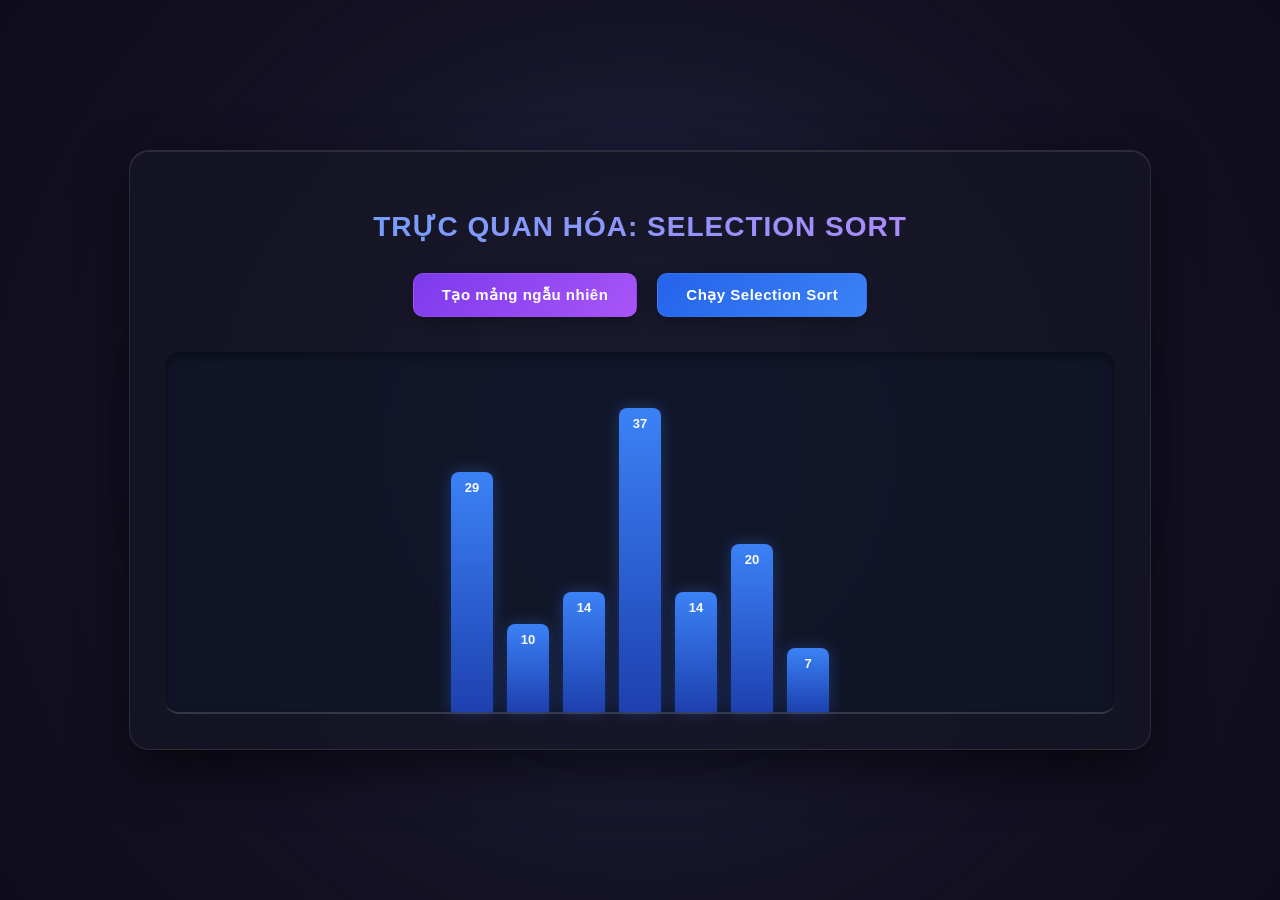
==== FrontEnd/index.html @ 1dfe6609 "Complete two algorithms Selection,Radix MSD,UI,test" ====
<!DOCTYPE html>
<html lang="vi">
<head>
    <meta charset="UTF-8">
    <meta name="viewport" content="width=device-width, initial-scale=1.0">
    <title>Visual Sorting - Selection Sort</title>
    <!-- Liên kết file CSS -->
    <link rel="stylesheet" href="css/style.css">
</head>
<body>

    <div class="selection-sort-container">
        <h2>Trực quan hóa: Selection Sort</h2>
        
        <!-- Khu vực điều khiển -->
        <div class="control-panel">
            <button id="btn-generate">Tạo mảng ngẫu nhiên</button>
            <button id="btn-selection-sort">Chạy Selection Sort</button>
        </div>

        <!-- Khu vực vẽ các cột (bars) để hiển thị mảng -->
        <div id="array-container" class="array-container"></div>
    </div>

    <!-- Liên kết file JavaScript -->
    <script src="js/app.js"></script>
</body>
</html>
---- FrontEnd/css/style.css ----
/* 1. Tổng thể: Phong cách Dark Theme chuyên nghiệp & công nghệ cao */
body {
    margin: 0;
    padding: 0;
    background: radial-gradient(circle at center, #1b1b2f 0%, #0f0c1b 100%);
    font-family: 'Segoe UI', Roboto, Helvetica, Arial, sans-serif;
    color: #e2e8f0;
    display: flex;
    justify-content: center;
    align-items: center;
    height: 100vh;
    overflow: hidden;
}

/* Thêm hiệu ứng ánh sáng nền mờ ảo phía sau */
body::before {
    content: '';
    position: absolute;
    width: 600px;
    height: 600px;
    background: rgba(99, 102, 241, 0.15);
    filter: blur(120px);
    border-radius: 50%;
    z-index: -1;
}

/* 2. Khung Card chính: Hiệu ứng kính mờ (Glassmorphism) cực sâu */
.selection-sort-container {
    width: 950px;
    padding: 35px;
    background: rgba(22, 22, 37, 0.75);
    backdrop-filter: blur(20px);
    -webkit-backdrop-filter: blur(20px);
    border: 1px solid rgba(255, 255, 255, 0.1);
    border-radius: 20px;
    box-shadow: 0 20px 50px rgba(0, 0, 0, 0.6), inset 0 1px 0 rgba(255, 255, 255, 0.1);
    text-align: center;
}

/* 3. Tiêu đề mang phong cách hiện đại */
.selection-sort-container h2 {
    margin-bottom: 30px;
    color: #f8fafc;
    font-size: 28px;
    font-weight: 700;
    letter-spacing: 1px;
    text-transform: uppercase;
    background: linear-gradient(135deg, #60a5fa, #c084fc);
    -webkit-background-clip: text;
    -webkit-text-fill-color: transparent;
}

/* 4. Khu vực bảng điều khiển nút bấm */
.control-panel {
    margin-bottom: 35px;
    display: flex;
    justify-content: center;
    gap: 20px;
}

.control-panel button {
    padding: 12px 28px;
    font-size: 15px;
    font-weight: 600;
    cursor: pointer;
    border: none;
    border-radius: 10px;
    color: white;
    transition: all 0.3s cubic-bezier(0.4, 0, 0.2, 1);
    box-shadow: 0 4px 15px rgba(0,0,0,0.3);
    letter-spacing: 0.5px;
}

/* Nút tạo mảng ngẫu nhiên (Tông màu Tím Neon) */
#btn-generate {
    background: linear-gradient(135deg, #7c3aed, #a855f7);
    border: 1px solid rgba(168, 85, 247, 0.4);
}

#btn-generate:hover {
    background: linear-gradient(135deg, #6d28d9, #9333ea);
    transform: translateY(-3px);
    box-shadow: 0 8px 25px rgba(168, 85, 247, 0.5);
}

/* Nút chạy thuật toán (Tông màu Xanh Dương Neon) */
#btn-selection-sort {
    background: linear-gradient(135deg, #2563eb, #3b82f6);
    border: 1px solid rgba(59, 130, 246, 0.4);
}

#btn-selection-sort:hover {
    background: linear-gradient(135deg, #1d4ed8, #2563eb);
    transform: translateY(-3px);
    box-shadow: 0 8px 25px rgba(59, 130, 246, 0.5);
}

/* 5. Khung hiển thị các cột mảng (Visual Box) */
.array-container {
    display: flex;
    align-items: flex-end;
    justify-content: center;
    height: 340px;
    gap: 14px;
    margin-top: 20px;
    border-bottom: 2px solid rgba(255, 255, 255, 0.15);
    padding: 20px 10px 0 10px;
    background: rgba(15, 23, 42, 0.6);
    border-radius: 14px;
    box-shadow: inset 0 4px 10px rgba(0,0,0,0.4);
}

/* 6. Từng cột dữ liệu (Bars) */
.array-bar {
    width: 42px;
    background: linear-gradient(to top, #1e40af, #3b82f6);
    text-align: center;
    color: #f8fafc;
    font-size: 13px;
    font-weight: 600;
    border-top-left-radius: 8px;
    border-top-right-radius: 8px;
    transition: height 0.25s ease, background 0.25s ease, transform 0.2s ease;
    box-shadow: 0 0 15px rgba(59, 130, 246, 0.3);
    display: flex;
    justify-content: center;
    padding-top: 8px;
}

/* Trạng thái đang so sánh: Màu đỏ hồng rực rỡ kèm hiệu ứng phát sáng (Glow) */
.array-bar.comparing {
    background: linear-gradient(to top, #9f1239, #f43f5e) !important;
    box-shadow: 0 0 20px rgba(244, 63, 94, 0.8) !important;
    transform: scaleY(1.04);
}

/* Trạng thái hoàn thành: Màu xanh ngọc lục bảo sang trọng */
.array-bar.sorted {
    background: linear-gradient(to top, #065f46, #10b981) !important;
    box-shadow: 0 0 20px rgba(16, 185, 129, 0.8) !important;
}


/* Giao diện khu vực chứa các bucket */
.bucket-section {
    margin-top: 25px;
    padding: 20px;
    background: rgba(15, 23, 42, 0.7);
    border-radius: 14px;
    border: 1px solid rgba(255, 255, 255, 0.1);
    backdrop-filter: blur(10px);
}

.bucket-section h3 {
    font-size: 16px;
    color: #38bdf8;
    margin-bottom: 15px;
    text-transform: uppercase;
    letter-spacing: 0.5px;
    text-align: center;
}

/* Lưới hiển thị 10 bucket chia thành 5 cột, 2 hàng */
.buckets-grid {
    display: grid;
    grid-template-columns: repeat(5, 1fr);
    gap: 12px;
}

/* Từng ô bucket độc lập */
.bucket-box {
    background: rgba(30, 41, 59, 0.8);
    border: 1px solid rgba(56, 189, 248, 0.3);
    border-radius: 10px;
    padding: 10px;
    min-height: 70px;
    text-align: center;
}

.bucket-box span {
    font-size: 12px;
    font-weight: bold;
    color: #94a3b8;
    display: block;
    margin-bottom: 6px;
}

/* Các viên thuốc nhỏ chứa giá trị số rơi vào bucket */
.bucket-items {
    display: flex;
    flex-wrap: wrap;
    gap: 4px;
    justify-content: center;
}

.bucket-item-pill {
    background: linear-gradient(135deg, #2563eb, #3b82f6);
    color: white;
    font-size: 11px;
    font-weight: bold;
    padding: 2px 6px;
    border-radius: 4px;
    box-shadow: 0 2px 4px rgba(0,0,0,0.2);
}
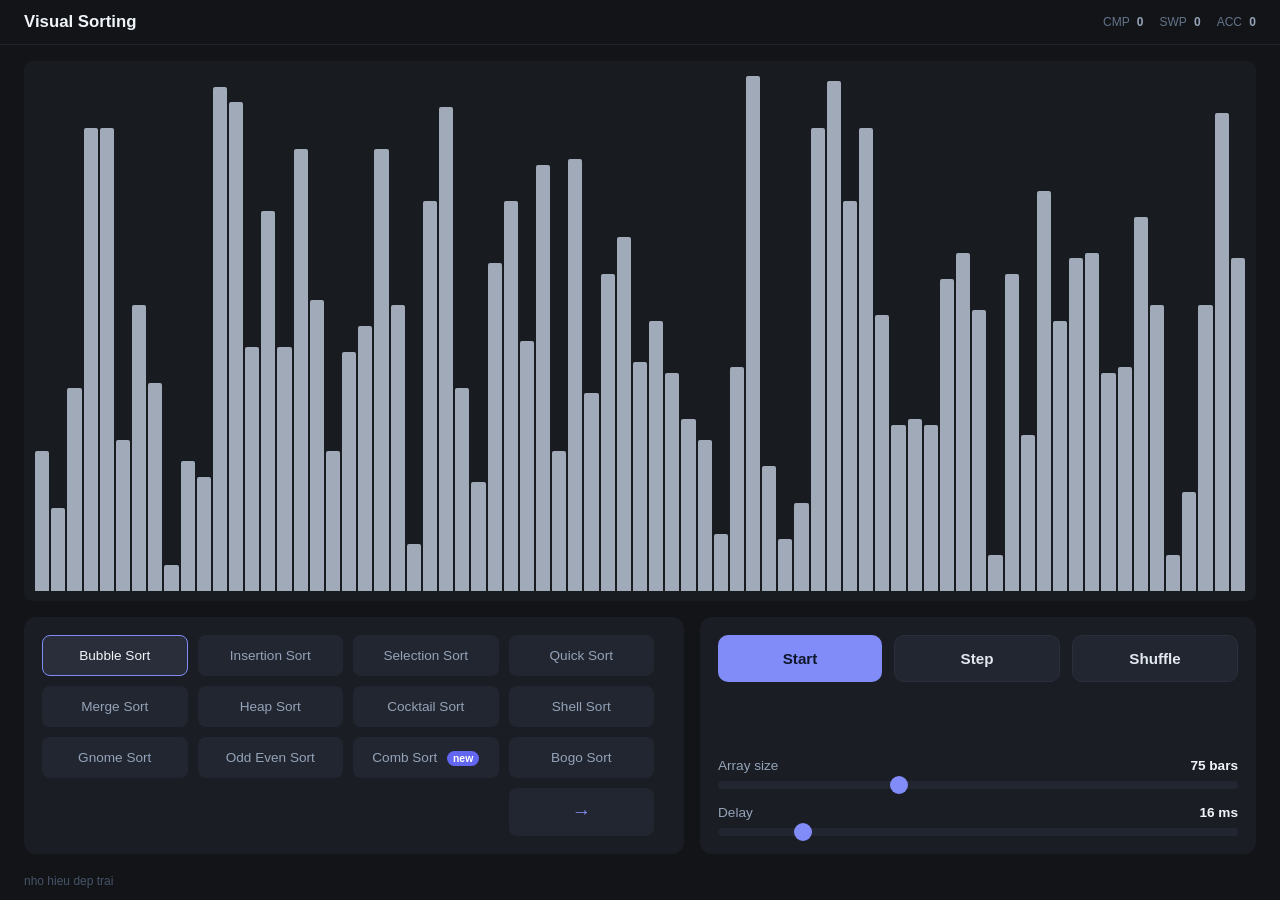
==== commit a4bba63c: "UI va test chay thuat, hoan thanh thuat toan radix" ====
--- a/FrontEnd/index.html
+++ b/FrontEnd/index.html
@@ -1,28 +1,78 @@
 <!DOCTYPE html>
-<html lang="vi">
+<html lang="en">
 <head>
     <meta charset="UTF-8">
     <meta name="viewport" content="width=device-width, initial-scale=1.0">
-    <title>Visual Sorting - Selection Sort</title>
-    <!-- Liên kết file CSS -->
+    <title>Visual Sorting</title>
+    
     <link rel="stylesheet" href="css/style.css">
+    <link rel="stylesheet" href="css/animations.css">
 </head>
 <body>
+    <!-- Header -->
+    <header>
+        <div class="header-title">
+            <h2>Visual Sorting</h2>
+        </div>
+        <div class="header-stats">
+            <div class="stat">CMP <strong>0</strong></div>
+            <div class="stat">SWP <strong>0</strong></div>
+            <div class="stat">ACC <strong>0</strong></div>
+        </div>
+    </header>
 
-    <div class="selection-sort-container">
-        <h2>Trực quan hóa: Selection Sort</h2>
-        
-        <!-- Khu vực điều khiển -->
-        <div class="control-panel">
-            <button id="btn-generate">Tạo mảng ngẫu nhiên</button>
-            <button id="btn-selection-sort">Chạy Selection Sort</button>
+    <!-- Khung hiển thị cột -->
+    <main class="visualization-board">
+        <div id="board" class="board"></div>
+    </main>
+
+    <!-- Bảng điều khiển phía dưới -->
+    <section class="control-panel">
+        <!-- Cột trái: Chọn thuật toán (Có hiệu ứng trượt) -->
+        <div class="panel-box left-panel">
+            <div class="algo-slider-container">
+                <div class="algo-slider-track" id="algo-track">
+                    <div class="algo-grid" id="page-0"></div>
+                    <div class="algo-grid" id="page-1"></div>
+                </div>
+            </div>
         </div>
 
-        <!-- Khu vực vẽ các cột (bars) để hiển thị mảng -->
-        <div id="array-container" class="array-container"></div>
-    </div>
+        <!-- Cột phải: Các nút bấm và thanh trượt -->
+        <div class="panel-box right-panel">
+            <div class="controls-top">
+                <div class="buttons">
+                    <button class="btn-start" id="btn-start">Start</button>
+                    <button class="btn-action" id="btn-step">Step</button>
+                    <button class="btn-action" id="btn-shuffle">Shuffle</button>
+                </div>
+            </div>
+            <div class="sliders">
+                <div class="slider-group">
+                    <div class="slider-header">
+                        <label>Array size</label>
+                        <span id="size-value">75 bars</span>
+                    </div>
+                    <input type="range" id="size-slider" min="10" max="200" value="75">
+                </div>
+                <div class="slider-group">
+                    <div class="slider-header">
+                        <label>Delay</label>
+                        <span id="delay-value">16 ms</span>
+                    </div>
+                    <input type="range" id="delay-slider" min="1" max="100" value="16">
+                </div>
+            </div>
+        </div>
+    </section>
 
-    <!-- Liên kết file JavaScript -->
+    <!-- Footer -->
+    <footer>
+        <p>nho hieu dep trai </p>
+    </footer>
+
+    <script src="js/visualizer.js"></script>
+    <script src="js/api.js"></script>
     <script src="js/app.js"></script>
 </body>
 </html>
--- a/FrontEnd/css/style.css
+++ b/FrontEnd/css/style.css
@@ -1,204 +1,287 @@
-/* 1. Tổng thể: Phong cách Dark Theme chuyên nghiệp & công nghệ cao */
-body {
+* {
+    box-sizing: border-box;
     margin: 0;
     padding: 0;
-    background: radial-gradient(circle at center, #1b1b2f 0%, #0f0c1b 100%);
-    font-family: 'Segoe UI', Roboto, Helvetica, Arial, sans-serif;
+    font-family: -apple-system, BlinkMacSystemFont, "Segoe UI", Roboto, Helvetica, Arial, sans-serif;
+}
+
+body {
+    display: flex;
+    flex-direction: column;
+    height: 100vh;
+    background-color: #121418;
     color: #e2e8f0;
-    display: flex;
-    justify-content: center;
+    overflow: hidden;
+}
+
+/* Header */
+header {
+    display: flex;
+    justify-content: space-between;
     align-items: center;
-    height: 100vh;
-    overflow: hidden;
-}
-
-/* Thêm hiệu ứng ánh sáng nền mờ ảo phía sau */
-body::before {
-    content: '';
-    position: absolute;
-    width: 600px;
-    height: 600px;
-    background: rgba(99, 102, 241, 0.15);
-    filter: blur(120px);
-    border-radius: 50%;
-    z-index: -1;
-}
-
-/* 2. Khung Card chính: Hiệu ứng kính mờ (Glassmorphism) cực sâu */
-.selection-sort-container {
-    width: 950px;
-    padding: 35px;
-    background: rgba(22, 22, 37, 0.75);
-    backdrop-filter: blur(20px);
-    -webkit-backdrop-filter: blur(20px);
-    border: 1px solid rgba(255, 255, 255, 0.1);
-    border-radius: 20px;
-    box-shadow: 0 20px 50px rgba(0, 0, 0, 0.6), inset 0 1px 0 rgba(255, 255, 255, 0.1);
-    text-align: center;
-}
-
-/* 3. Tiêu đề mang phong cách hiện đại */
-.selection-sort-container h2 {
-    margin-bottom: 30px;
-    color: #f8fafc;
-    font-size: 28px;
-    font-weight: 700;
-    letter-spacing: 1px;
-    text-transform: uppercase;
-    background: linear-gradient(135deg, #60a5fa, #c084fc);
-    -webkit-background-clip: text;
-    -webkit-text-fill-color: transparent;
-}
-
-/* 4. Khu vực bảng điều khiển nút bấm */
-.control-panel {
-    margin-bottom: 35px;
-    display: flex;
-    justify-content: center;
-    gap: 20px;
-}
-
-.control-panel button {
-    padding: 12px 28px;
-    font-size: 15px;
+    padding: 12px 24px;
+    background-color: #121418;
+    border-bottom: 1px solid #1e222d;
+}
+
+.header-title h2 {
+    font-size: 1.05rem;
     font-weight: 600;
-    cursor: pointer;
-    border: none;
-    border-radius: 10px;
-    color: white;
-    transition: all 0.3s cubic-bezier(0.4, 0, 0.2, 1);
-    box-shadow: 0 4px 15px rgba(0,0,0,0.3);
-    letter-spacing: 0.5px;
-}
-
-/* Nút tạo mảng ngẫu nhiên (Tông màu Tím Neon) */
-#btn-generate {
-    background: linear-gradient(135deg, #7c3aed, #a855f7);
-    border: 1px solid rgba(168, 85, 247, 0.4);
-}
-
-#btn-generate:hover {
-    background: linear-gradient(135deg, #6d28d9, #9333ea);
-    transform: translateY(-3px);
-    box-shadow: 0 8px 25px rgba(168, 85, 247, 0.5);
-}
-
-/* Nút chạy thuật toán (Tông màu Xanh Dương Neon) */
-#btn-selection-sort {
-    background: linear-gradient(135deg, #2563eb, #3b82f6);
-    border: 1px solid rgba(59, 130, 246, 0.4);
-}
-
-#btn-selection-sort:hover {
-    background: linear-gradient(135deg, #1d4ed8, #2563eb);
-    transform: translateY(-3px);
-    box-shadow: 0 8px 25px rgba(59, 130, 246, 0.5);
-}
-
-/* 5. Khung hiển thị các cột mảng (Visual Box) */
-.array-container {
+    color: #f1f5f9;
+}
+
+.header-title h2 span {
+    color: #64748b;
+    font-weight: 400;
+    font-size: 0.85rem;
+    margin-left: 6px;
+}
+
+.header-stats {
+    display: flex;
+    gap: 16px;
+    font-size: 0.75rem;
+    color: #64748b;
+}
+
+.stat strong {
+    color: #94a3b8;
+    margin-left: 4px;
+}
+
+/* Board hiển thị các cột */
+.visualization-board {
+    display: flex;
+    flex: 1;
+    padding: 16px 24px;
+    background-color: #121418;
+}
+
+.board {
+    width: 100%;
+    height: 100%;
     display: flex;
     align-items: flex-end;
     justify-content: center;
-    height: 340px;
-    gap: 14px;
-    margin-top: 20px;
-    border-bottom: 2px solid rgba(255, 255, 255, 0.15);
-    padding: 20px 10px 0 10px;
-    background: rgba(15, 23, 42, 0.6);
-    border-radius: 14px;
-    box-shadow: inset 0 4px 10px rgba(0,0,0,0.4);
-}
-
-/* 6. Từng cột dữ liệu (Bars) */
-.array-bar {
-    width: 42px;
-    background: linear-gradient(to top, #1e40af, #3b82f6);
+    background-color: #181b20;
+    border-radius: 8px;
+    padding: 10px;
+    overflow: hidden;
+}
+
+.bar {
+    flex: 1;
+    margin: 0 1px;
+    background-color: #a0aab8;
+    border-top-left-radius: 2px;
+    border-top-right-radius: 2px;
+    transition: height 0.05s ease, background-color 0.1s ease;
+}
+
+.bar.active {
+    background-color: #818cf8;
+}
+
+/* Panel điều khiển */
+.control-panel {
+    display: flex;
+    gap: 16px;
+    padding: 0 24px 12px 24px;
+    background-color: #121418;
+}
+
+.panel-box {
+    background-color: #1a1d24;
+    border-radius: 12px;
+    padding: 18px;
+}
+
+/* Lưới chọn thuật toán (Bên trái) */
+.left-panel {
+    flex: 1.2;
+    overflow: hidden;
+    position: relative;
+}
+
+.algo-slider-container {
+    width: 100%;
+    overflow: hidden;
+}
+
+.algo-slider-track {
+    display: flex;
+    width: 200%;
+    transition: transform 0.4s cubic-bezier(0.25, 1, 0.5, 1);
+}
+
+.algo-grid {
+    width: 50%;
+    display: grid;
+    grid-template-columns: repeat(4, 1fr);
+    gap: 10px;
+    padding-right: 12px;
+    align-content: start;
+}
+
+.algo-btn {
+    background-color: #222630;
+    color: #94a3b8;
+    border: 1px solid transparent;
+    padding: 12px;
+    border-radius: 8px;
+    font-size: 0.85rem;
+    cursor: pointer;
     text-align: center;
-    color: #f8fafc;
-    font-size: 13px;
+    transition: all 0.2s ease;
+    white-space: nowrap;
+    overflow: hidden;
+    text-overflow: ellipsis;
+}
+
+.algo-btn:hover {
+    background-color: #2a2f3d;
+    color: #f1f5f9;
+}
+
+.algo-btn.active {
+    background-color: #2a2d3a;
+    color: #f1f5f9;
+    border-color: #818cf8;
+}
+
+.algo-btn.nav-btn {
+    color: #818cf8;
+    font-size: 1.2rem;
+    font-weight: bold;
+    display: flex;
+    align-items: center;
+    justify-content: center;
+}
+
+.algo-btn.nav-btn:hover {
+    background-color: #2a2f3d;
+    color: #a5b4fc;
+}
+
+/* Badge "new" */
+.badge-new {
+    background-color: #6366f1;
+    color: #ffffff;
+    font-size: 0.65rem;
+    padding: 2px 6px;
+    border-radius: 10px;
+    margin-left: 6px;
     font-weight: 600;
-    border-top-left-radius: 8px;
-    border-top-right-radius: 8px;
-    transition: height 0.25s ease, background 0.25s ease, transform 0.2s ease;
-    box-shadow: 0 0 15px rgba(59, 130, 246, 0.3);
-    display: flex;
-    justify-content: center;
-    padding-top: 8px;
-}
-
-/* Trạng thái đang so sánh: Màu đỏ hồng rực rỡ kèm hiệu ứng phát sáng (Glow) */
-.array-bar.comparing {
-    background: linear-gradient(to top, #9f1239, #f43f5e) !important;
-    box-shadow: 0 0 20px rgba(244, 63, 94, 0.8) !important;
-    transform: scaleY(1.04);
-}
-
-/* Trạng thái hoàn thành: Màu xanh ngọc lục bảo sang trọng */
-.array-bar.sorted {
-    background: linear-gradient(to top, #065f46, #10b981) !important;
-    box-shadow: 0 0 20px rgba(16, 185, 129, 0.8) !important;
-}
-
-
-/* Giao diện khu vực chứa các bucket */
-.bucket-section {
-    margin-top: 25px;
-    padding: 20px;
-    background: rgba(15, 23, 42, 0.7);
-    border-radius: 14px;
-    border: 1px solid rgba(255, 255, 255, 0.1);
-    backdrop-filter: blur(10px);
-}
-
-.bucket-section h3 {
-    font-size: 16px;
-    color: #38bdf8;
-    margin-bottom: 15px;
-    text-transform: uppercase;
-    letter-spacing: 0.5px;
+}
+
+/* Panel điều khiển bên phải (Đã nâng cấp kích thước) */
+.right-panel {
+    flex: 1;
+    display: flex;
+    flex-direction: column;
+    justify-content: space-between;
+    gap: 20px;
+}
+
+.controls-top {
+    width: 100%;
+}
+
+/* Tự động kéo dãn 3 nút to ra full chiều rộng */
+.buttons {
+    display: flex;
+    gap: 12px;
+    width: 100%;
+}
+
+.btn-start, .btn-action {
+    flex: 1;
+    padding: 14px 20px;
+    font-size: 0.95rem;
+    font-weight: 700;
+    border-radius: 10px;
+    cursor: pointer;
+    transition: all 0.2s ease;
     text-align: center;
 }
 
-/* Lưới hiển thị 10 bucket chia thành 5 cột, 2 hàng */
-.buckets-grid {
-    display: grid;
-    grid-template-columns: repeat(5, 1fr);
-    gap: 12px;
-}
-
-/* Từng ô bucket độc lập */
-.bucket-box {
-    background: rgba(30, 41, 59, 0.8);
-    border: 1px solid rgba(56, 189, 248, 0.3);
-    border-radius: 10px;
-    padding: 10px;
-    min-height: 70px;
-    text-align: center;
-}
-
-.bucket-box span {
-    font-size: 12px;
-    font-weight: bold;
+.btn-start {
+    background-color: #818cf8;
+    color: #0f172a;
+    border: none;
+}
+
+.btn-start:hover {
+    background-color: #6366f1;
+    transform: translateY(-1px);
+}
+
+.btn-action {
+    background-color: #222630;
+    color: #e2e8f0;
+    border: 1px solid #2a2f3d;
+}
+
+.btn-action:hover {
+    background-color: #2a2f3d;
+    color: #ffffff;
+    transform: translateY(-1px);
+}
+
+/* Thanh kéo Sliders thoáng hơn */
+.sliders {
+    display: flex;
+    flex-direction: column;
+    gap: 16px;
+    width: 100%;
+}
+
+.slider-group {
+    display: flex;
+    flex-direction: column;
+    gap: 8px;
+}
+
+.slider-header {
+    display: flex;
+    justify-content: space-between;
+    font-size: 0.85rem;
     color: #94a3b8;
-    display: block;
-    margin-bottom: 6px;
-}
-
-/* Các viên thuốc nhỏ chứa giá trị số rơi vào bucket */
-.bucket-items {
-    display: flex;
-    flex-wrap: wrap;
-    gap: 4px;
-    justify-content: center;
-}
-
-.bucket-item-pill {
-    background: linear-gradient(135deg, #2563eb, #3b82f6);
-    color: white;
-    font-size: 11px;
-    font-weight: bold;
-    padding: 2px 6px;
+    font-weight: 500;
+}
+
+.slider-header span {
+    color: #f1f5f9;
+    font-weight: 600;
+}
+
+input[type="range"] {
+    -webkit-appearance: none;
+    width: 100%;
+    height: 8px;
+    background: #222630;
     border-radius: 4px;
-    box-shadow: 0 2px 4px rgba(0,0,0,0.2);
+    outline: none;
+}
+
+input[type="range"]::-webkit-slider-thumb {
+    -webkit-appearance: none;
+    width: 18px;
+    height: 18px;
+    border-radius: 50%;
+    background: #818cf8;
+    cursor: pointer;
+    transition: transform 0.15s ease, background-color 0.15s ease;
+}
+
+input[type="range"]::-webkit-slider-thumb:hover {
+    transform: scale(1.2);
+    background: #6366f1;
+}
+
+/* Footer */
+footer {
+    padding: 8px 24px 12px 24px;
+    font-size: 0.75rem;
+    color: #475569;
 }
--- a/FrontEnd/css/animations.css
+++ b/FrontEnd/css/animations.css
@@ -0,0 +1,48 @@
+/* --- TRẠNG THÁI VÀ MÀU SẮC PHẦN TỬ --- */
+
+/* Cột đang so sánh (Red Glow) */
+.bar.comparing {
+    background-color: #ef4444 !important;
+    box-shadow: 0 0 10px rgba(239, 68, 68, 0.6);
+    transition: background-color 0.05s ease, box-shadow 0.05s ease;
+}
+
+/* Cột đang hoán đổi giá trị (Orange Glow) */
+.bar.swapping {
+    background-color: #f59e0b !important;
+    box-shadow: 0 0 10px rgba(245, 158, 11, 0.6);
+    transition: background-color 0.05s ease, box-shadow 0.05s ease;
+}
+
+/* Cột chốt làm Pivot trong Quick Sort / Heap / Intro Sort (Purple) */
+.bar.pivot {
+    background-color: #a855f7 !important;
+    box-shadow: 0 0 10px rgba(168, 85, 247, 0.6);
+}
+
+/* Cột đã hoàn thành sắp xếp (Emerald Green) */
+.bar.sorted {
+    background-color: #10b981 !important;
+    box-shadow: 0 0 8px rgba(16, 185, 129, 0.4);
+    animation: sortedPulse 0.3s ease-in-out;
+}
+
+/* --- KEYFRAMES ANIMATIONS --- */
+
+/* Hiệu ứng nảy nhẹ khi hoàn thành từng cột */
+@keyframes sortedPulse {
+    0% {
+        transform: scaleY(1);
+    }
+    50% {
+        transform: scaleY(1.03);
+    }
+    100% {
+        transform: scaleY(1);
+    }
+}
+
+/* Hiệu ứng trượt đổi trang danh sách thuật toán */
+.algo-slider-track {
+    transition: transform 0.4s cubic-bezier(0.25, 1, 0.5, 1);
+}
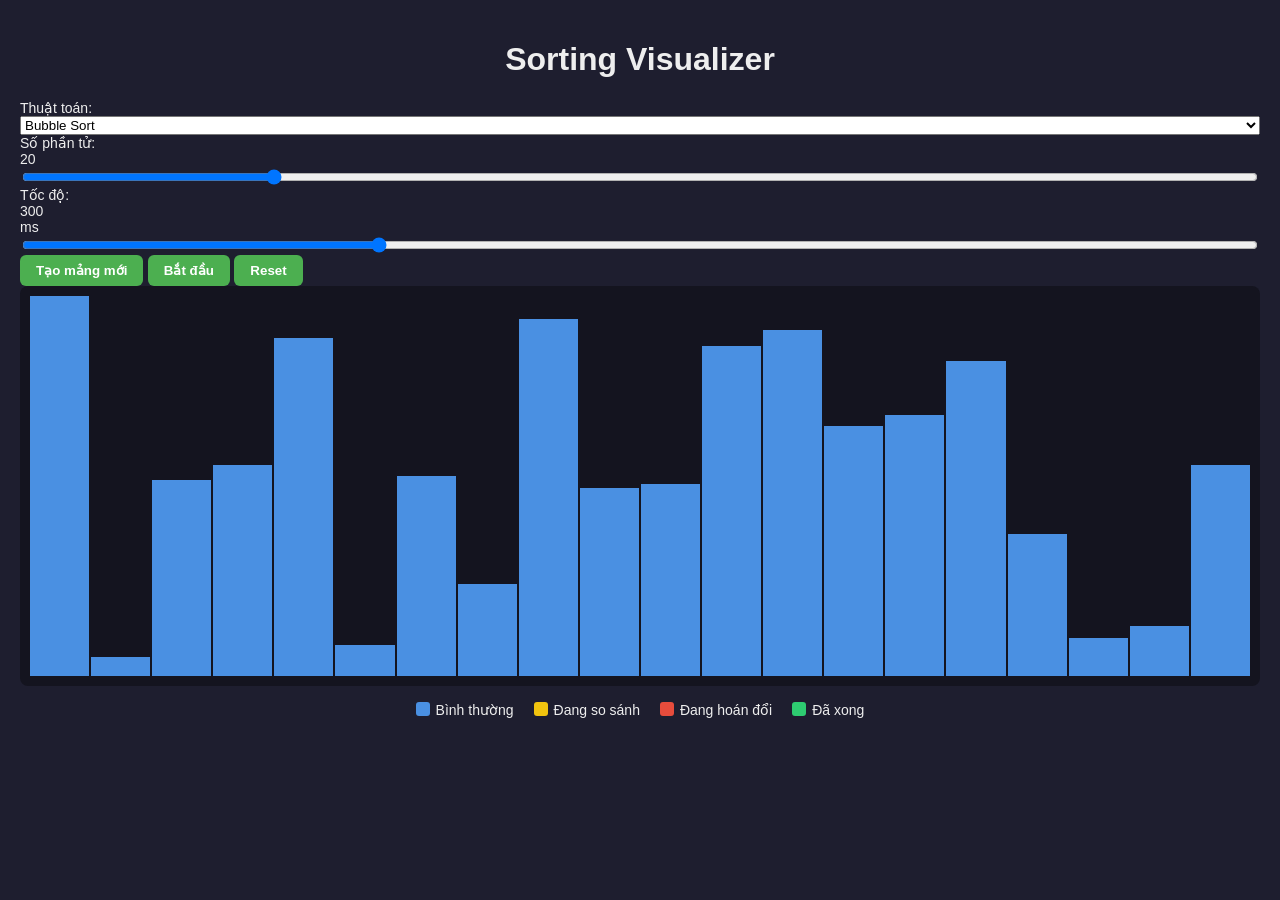
==== commit 404d2c73: "Add frontend core UI (control panel, generic visualizer/animator, api.js) tested with merge/heap sor" ====
--- a/FrontEnd/index.html
+++ b/FrontEnd/index.html
@@ -1,78 +1,64 @@
 <!DOCTYPE html>
-<html lang="en">
+<html lang = "vi">
 <head>
-    <meta charset="UTF-8">
-    <meta name="viewport" content="width=device-width, initial-scale=1.0">
-    <title>Visual Sorting</title>
-    
-    <link rel="stylesheet" href="css/style.css">
-    <link rel="stylesheet" href="css/animations.css">
+    <meta charset = "UTF-8">
+    <title> Sorting Visualizer</title>
+    <link rel = "stylesheet" href = "css/style.css">
+    <link rel = "stylesheet" href = "css/animations.css">
 </head>
+
 <body>
-    <!-- Header -->
     <header>
-        <div class="header-title">
-            <h2>Visual Sorting</h2>
-        </div>
-        <div class="header-stats">
-            <div class="stat">CMP <strong>0</strong></div>
-            <div class="stat">SWP <strong>0</strong></div>
-            <div class="stat">ACC <strong>0</strong></div>
-        </div>
+        <h1>Sorting Visualizer</h1>
     </header>
 
-    <!-- Khung hiển thị cột -->
-    <main class="visualization-board">
-        <div id="board" class="board"></div>
-    </main>
+    <section id = "control-panel">
+        <label>
+            Thuật toán:
+            <select id = "algorithm-select">
+                <option value = "bubble_sort">Bubble Sort</option>
+                <option value = "selection_sort">Selection Sort</option>
+                <option value = "insertion_sort">Insertion Sort</option>
+                <option value = "merge_sort">Merge Sort</option>
+                <option value = "quick_sort">Quick Sort</option>
+                <option value = "heap_sort">Heap Sort</option>
+                <option value = "radix_lsd_sort">Radix LSD Sort</option>
+                <option value = "radix_msd_sort">Radix MSD Sort</option>
+                <option value = "shell_sort">Shell Sort</option>
+                <option value = "bitonic_sort">Bitonic Sort</option>
+            </select>
+        </label>
 
-    <!-- Bảng điều khiển phía dưới -->
-    <section class="control-panel">
-        <!-- Cột trái: Chọn thuật toán (Có hiệu ứng trượt) -->
-        <div class="panel-box left-panel">
-            <div class="algo-slider-container">
-                <div class="algo-slider-track" id="algo-track">
-                    <div class="algo-grid" id="page-0"></div>
-                    <div class="algo-grid" id="page-1"></div>
-                </div>
-            </div>
-        </div>
+        <label>
+            Số phần tử: <span id = "size-value">20</span>
+            <input type = "range" id = "size-slider" min = "5" max ="80" value ="20">
+        </label>
 
-        <!-- Cột phải: Các nút bấm và thanh trượt -->
-        <div class="panel-box right-panel">
-            <div class="controls-top">
-                <div class="buttons">
-                    <button class="btn-start" id="btn-start">Start</button>
-                    <button class="btn-action" id="btn-step">Step</button>
-                    <button class="btn-action" id="btn-shuffle">Shuffle</button>
-                </div>
-            </div>
-            <div class="sliders">
-                <div class="slider-group">
-                    <div class="slider-header">
-                        <label>Array size</label>
-                        <span id="size-value">75 bars</span>
-                    </div>
-                    <input type="range" id="size-slider" min="10" max="200" value="75">
-                </div>
-                <div class="slider-group">
-                    <div class="slider-header">
-                        <label>Delay</label>
-                        <span id="delay-value">16 ms</span>
-                    </div>
-                    <input type="range" id="delay-slider" min="1" max="100" value="16">
-                </div>
-            </div>
-        </div>
+        <label>
+            Tốc độ: <span id = "speed-value">300</span>ms
+            <input type = "range" id = "speed-slider" min = "20" max = "1000" value = "300">
+
+        </label>
+
+        <button id = "generate-btn">Tạo mảng mới</button>
+        <button id = "start-btn">Bắt đầu</button>
+        <button id ="reset-btn">Reset</button>
     </section>
 
-    <!-- Footer -->
-    <footer>
-        <p>nho hieu dep trai </p>
-    </footer>
+    <section id ="visualization-board">
+        <div id = "bars-container"></div>
+    </section>
 
+    <section id = "legend">
+        <span class = "legend-item"><span class="box default"></span>Bình thường</span>
+        <span class = "legend-item"><span class="box compare"></span>Đang so sánh</span>
+        <span class = "legend-item"><span class="box swap"></span>Đang hoán đổi</span>
+        <span class = "legend-item"><span class="box sorted"></span>Đã xong</span>
+    </section>
+
+    <script src="js/api.js"></script>
     <script src="js/visualizer.js"></script>
-    <script src="js/api.js"></script>
+    <script src="js/animator.js"></script>
     <script src="js/app.js"></script>
 </body>
-</html>+</html>
--- a/FrontEnd/css/style.css
+++ b/FrontEnd/css/style.css
@@ -1,287 +1,101 @@
 * {
     box-sizing: border-box;
-    margin: 0;
-    padding: 0;
-    font-family: -apple-system, BlinkMacSystemFont, "Segoe UI", Roboto, Helvetica, Arial, sans-serif;
+    font-family: 'Segoe UI', sans-serif;
 }
 
 body {
+    background: #1e1e2f;
+    color: #eee;
+    margin: 0;
+    padding: 20px;
+}
+
+header h1 {
+    text-align: center;
+}
+
+#control panel {
+    display: flex;
+    flex-wrap: wrap;
+    gap: 16px;
+    align-items: center;
+    justify-content: center;
+    background: #2a2a3d;
+    padding: 16px;
+    border-radius: 8px;
+    margin-bottom: 20px;
+}
+
+#control-panel label {
     display: flex;
     flex-direction: column;
-    height: 100vh;
-    background-color: #121418;
-    color: #e2e8f0;
-    overflow: hidden;
+    font-size: 14px;
 }
 
-/* Header */
-header {
-    display: flex;
-    justify-content: space-between;
-    align-items: center;
-    padding: 12px 24px;
-    background-color: #121418;
-    border-bottom: 1px solid #1e222d;
+button {
+    padding: 8px 16px;
+    border: none;
+    border-radius: 6px;
+    background: #4CAF50;
+    color: white;
+    cursor: pointer;
+    font-weight: bold;
 }
 
-.header-title h2 {
-    font-size: 1.05rem;
-    font-weight: 600;
-    color: #f1f5f9;
+button:hover {
+    background: #45a049;
 }
 
-.header-title h2 span {
-    color: #64748b;
-    font-weight: 400;
-    font-size: 0.85rem;
-    margin-left: 6px;
+button:disabled {
+    background: #666;
+    cursor: not-allowed;
 }
 
-.header-stats {
+#visualization-board {
+    height: 400px;
+    background: #14141f;
+    border-radius: 8px;
     display: flex;
-    gap: 16px;
-    font-size: 0.75rem;
-    color: #64748b;
+    align-items: flex-end;
+    padding: 10px;
 }
 
-.stat strong {
-    color: #94a3b8;
-    margin-left: 4px;
-}
-
-/* Board hiển thị các cột */
-.visualization-board {
-    display: flex;
-    flex: 1;
-    padding: 16px 24px;
-    background-color: #121418;
-}
-
-.board {
-    width: 100%;
-    height: 100%;
+#bars-container {
     display: flex;
     align-items: flex-end;
-    justify-content: center;
-    background-color: #181b20;
-    border-radius: 8px;
-    padding: 10px;
-    overflow: hidden;
+    gap: 2px;
+    width: 100%;
+    height: 100%
 }
 
 .bar {
     flex: 1;
-    margin: 0 1px;
-    background-color: #a0aab8;
-    border-top-left-radius: 2px;
-    border-top-right-radius: 2px;
-    transition: height 0.05s ease, background-color 0.1s ease;
+    background: #4a90e2;
+    min-width: 2px;
 }
 
-.bar.active {
-    background-color: #818cf8;
+#legend {
+    display: flex;
+    gap: 20px;
+    justify-content: center;
+    margin-top: 16px;
+    font-size: 14px;
 }
 
-/* Panel điều khiển */
-.control-panel {
+.legend-item {
     display: flex;
-    gap: 16px;
-    padding: 0 24px 12px 24px;
-    background-color: #121418;
+    align-items: cnter;
+    gap: 6px;
 }
 
-.panel-box {
-    background-color: #1a1d24;
-    border-radius: 12px;
-    padding: 18px;
+.box {
+    width: 14px;
+    height: 14px;
+    display: inline-block;
+    border-radius: 3px;
 }
 
-/* Lưới chọn thuật toán (Bên trái) */
-.left-panel {
-    flex: 1.2;
-    overflow: hidden;
-    position: relative;
-}
-
-.algo-slider-container {
-    width: 100%;
-    overflow: hidden;
-}
-
-.algo-slider-track {
-    display: flex;
-    width: 200%;
-    transition: transform 0.4s cubic-bezier(0.25, 1, 0.5, 1);
-}
-
-.algo-grid {
-    width: 50%;
-    display: grid;
-    grid-template-columns: repeat(4, 1fr);
-    gap: 10px;
-    padding-right: 12px;
-    align-content: start;
-}
-
-.algo-btn {
-    background-color: #222630;
-    color: #94a3b8;
-    border: 1px solid transparent;
-    padding: 12px;
-    border-radius: 8px;
-    font-size: 0.85rem;
-    cursor: pointer;
-    text-align: center;
-    transition: all 0.2s ease;
-    white-space: nowrap;
-    overflow: hidden;
-    text-overflow: ellipsis;
-}
-
-.algo-btn:hover {
-    background-color: #2a2f3d;
-    color: #f1f5f9;
-}
-
-.algo-btn.active {
-    background-color: #2a2d3a;
-    color: #f1f5f9;
-    border-color: #818cf8;
-}
-
-.algo-btn.nav-btn {
-    color: #818cf8;
-    font-size: 1.2rem;
-    font-weight: bold;
-    display: flex;
-    align-items: center;
-    justify-content: center;
-}
-
-.algo-btn.nav-btn:hover {
-    background-color: #2a2f3d;
-    color: #a5b4fc;
-}
-
-/* Badge "new" */
-.badge-new {
-    background-color: #6366f1;
-    color: #ffffff;
-    font-size: 0.65rem;
-    padding: 2px 6px;
-    border-radius: 10px;
-    margin-left: 6px;
-    font-weight: 600;
-}
-
-/* Panel điều khiển bên phải (Đã nâng cấp kích thước) */
-.right-panel {
-    flex: 1;
-    display: flex;
-    flex-direction: column;
-    justify-content: space-between;
-    gap: 20px;
-}
-
-.controls-top {
-    width: 100%;
-}
-
-/* Tự động kéo dãn 3 nút to ra full chiều rộng */
-.buttons {
-    display: flex;
-    gap: 12px;
-    width: 100%;
-}
-
-.btn-start, .btn-action {
-    flex: 1;
-    padding: 14px 20px;
-    font-size: 0.95rem;
-    font-weight: 700;
-    border-radius: 10px;
-    cursor: pointer;
-    transition: all 0.2s ease;
-    text-align: center;
-}
-
-.btn-start {
-    background-color: #818cf8;
-    color: #0f172a;
-    border: none;
-}
-
-.btn-start:hover {
-    background-color: #6366f1;
-    transform: translateY(-1px);
-}
-
-.btn-action {
-    background-color: #222630;
-    color: #e2e8f0;
-    border: 1px solid #2a2f3d;
-}
-
-.btn-action:hover {
-    background-color: #2a2f3d;
-    color: #ffffff;
-    transform: translateY(-1px);
-}
-
-/* Thanh kéo Sliders thoáng hơn */
-.sliders {
-    display: flex;
-    flex-direction: column;
-    gap: 16px;
-    width: 100%;
-}
-
-.slider-group {
-    display: flex;
-    flex-direction: column;
-    gap: 8px;
-}
-
-.slider-header {
-    display: flex;
-    justify-content: space-between;
-    font-size: 0.85rem;
-    color: #94a3b8;
-    font-weight: 500;
-}
-
-.slider-header span {
-    color: #f1f5f9;
-    font-weight: 600;
-}
-
-input[type="range"] {
-    -webkit-appearance: none;
-    width: 100%;
-    height: 8px;
-    background: #222630;
-    border-radius: 4px;
-    outline: none;
-}
-
-input[type="range"]::-webkit-slider-thumb {
-    -webkit-appearance: none;
-    width: 18px;
-    height: 18px;
-    border-radius: 50%;
-    background: #818cf8;
-    cursor: pointer;
-    transition: transform 0.15s ease, background-color 0.15s ease;
-}
-
-input[type="range"]::-webkit-slider-thumb:hover {
-    transform: scale(1.2);
-    background: #6366f1;
-}
-
-/* Footer */
-footer {
-    padding: 8px 24px 12px 24px;
-    font-size: 0.75rem;
-    color: #475569;
-}+.box.default { background: #4a90e2; }
+.box.compare { background: #f1c40f; }
+.box.swap { background: #e74c3c; }
+.box.sorted { background: #2ecc71; }
--- a/FrontEnd/css/animations.css
+++ b/FrontEnd/css/animations.css
@@ -1,48 +1,7 @@
-/* --- TRẠNG THÁI VÀ MÀU SẮC PHẦN TỬ --- */
-
-/* Cột đang so sánh (Red Glow) */
-.bar.comparing {
-    background-color: #ef4444 !important;
-    box-shadow: 0 0 10px rgba(239, 68, 68, 0.6);
-    transition: background-color 0.05s ease, box-shadow 0.05s ease;
+.bar {
+    transition: height 0.1s ease, background-color 0.1s ease;
 }
 
-/* Cột đang hoán đổi giá trị (Orange Glow) */
-.bar.swapping {
-    background-color: #f59e0b !important;
-    box-shadow: 0 0 10px rgba(245, 158, 11, 0.6);
-    transition: background-color 0.05s ease, box-shadow 0.05s ease;
-}
-
-/* Cột chốt làm Pivot trong Quick Sort / Heap / Intro Sort (Purple) */
-.bar.pivot {
-    background-color: #a855f7 !important;
-    box-shadow: 0 0 10px rgba(168, 85, 247, 0.6);
-}
-
-/* Cột đã hoàn thành sắp xếp (Emerald Green) */
-.bar.sorted {
-    background-color: #10b981 !important;
-    box-shadow: 0 0 8px rgba(16, 185, 129, 0.4);
-    animation: sortedPulse 0.3s ease-in-out;
-}
-
-/* --- KEYFRAMES ANIMATIONS --- */
-
-/* Hiệu ứng nảy nhẹ khi hoàn thành từng cột */
-@keyframes sortedPulse {
-    0% {
-        transform: scaleY(1);
-    }
-    50% {
-        transform: scaleY(1.03);
-    }
-    100% {
-        transform: scaleY(1);
-    }
-}
-
-/* Hiệu ứng trượt đổi trang danh sách thuật toán */
-.algo-slider-track {
-    transition: transform 0.4s cubic-bezier(0.25, 1, 0.5, 1);
-}+.bar.compare { background: #f1c40f; }
+.bar.swap { background: #e74c3c; }
+.bar.sorted { background: #2ecc71; }
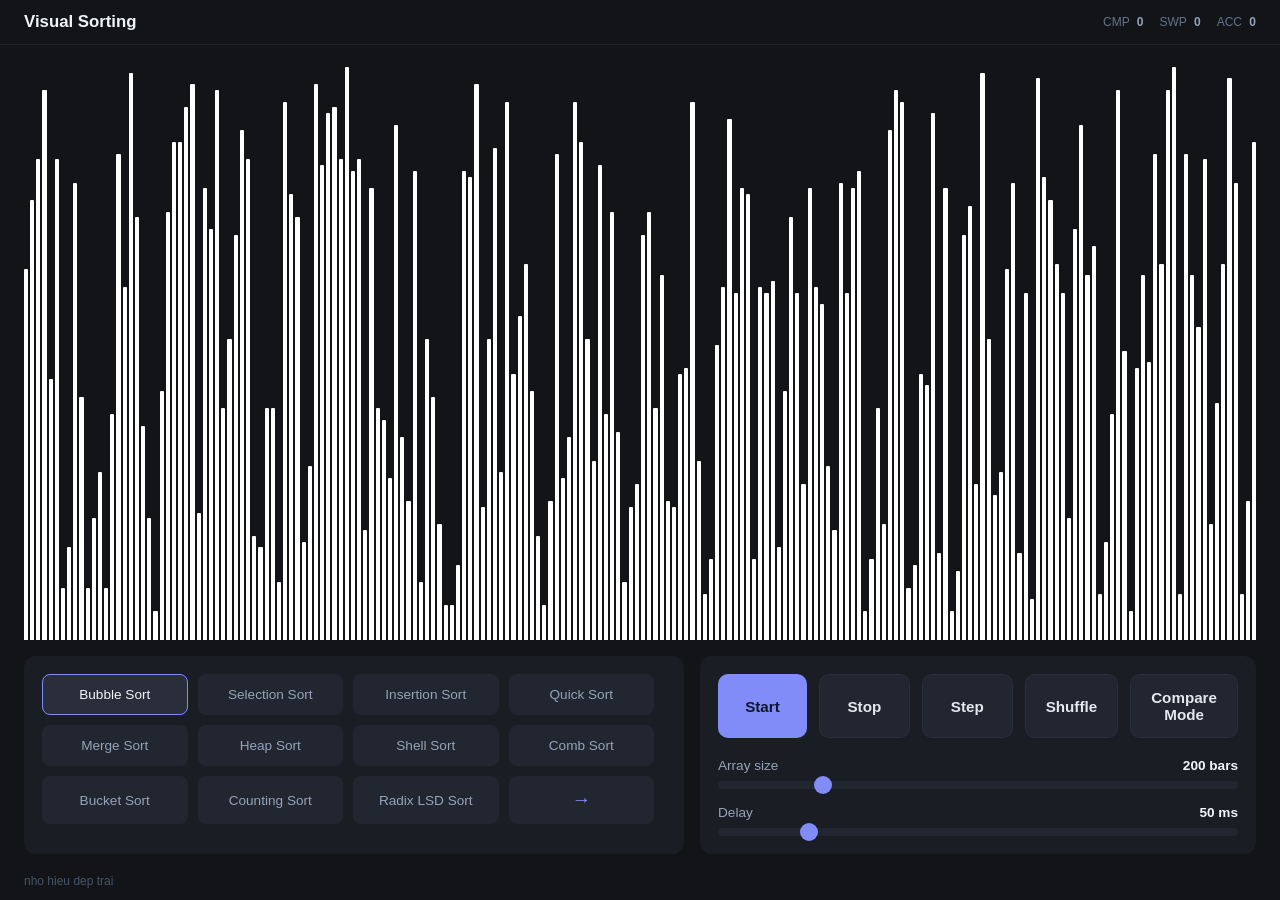
==== commit d6a58f01: "hoan thanh cac chuc nang va thuat toan can thiet" ====
--- a/FrontEnd/index.html
+++ b/FrontEnd/index.html
@@ -1,64 +1,104 @@
 <!DOCTYPE html>
-<html lang = "vi">
+<html lang="en">
 <head>
-    <meta charset = "UTF-8">
-    <title> Sorting Visualizer</title>
-    <link rel = "stylesheet" href = "css/style.css">
-    <link rel = "stylesheet" href = "css/animations.css">
+    <meta charset="UTF-8">
+    <meta name="viewport" content="width=device-width, initial-scale=1.0">
+    <title>Visual Sorting</title>
+    
+    <link rel="stylesheet" href="css/style.css">
+    <link rel="stylesheet" href="css/animations.css">
 </head>
-
 <body>
+    <!-- Header -->
     <header>
-        <h1>Sorting Visualizer</h1>
+        <div class="header-title">
+            <h2>Visual Sorting</h2>
+        </div>
+        <div class="header-stats" id="global-stats">
+            <div class="stat">CMP <strong>0</strong></div>
+            <div class="stat">SWP <strong>0</strong></div>
+            <div class="stat">ACC <strong>0</strong></div>
+        </div>
     </header>
 
-    <section id = "control-panel">
-        <label>
-            Thuật toán:
-            <select id = "algorithm-select">
-                <option value = "bubble_sort">Bubble Sort</option>
-                <option value = "selection_sort">Selection Sort</option>
-                <option value = "insertion_sort">Insertion Sort</option>
-                <option value = "merge_sort">Merge Sort</option>
-                <option value = "quick_sort">Quick Sort</option>
-                <option value = "heap_sort">Heap Sort</option>
-                <option value = "radix_lsd_sort">Radix LSD Sort</option>
-                <option value = "radix_msd_sort">Radix MSD Sort</option>
-                <option value = "shell_sort">Shell Sort</option>
-                <option value = "bitonic_sort">Bitonic Sort</option>
-            </select>
-        </label>
+    <!-- Khung hiển thị cột -->
+    <main class="visualization-board">
+        <!-- Chế độ đơn (Mặc định) -->
+        <div id="board" class="board"></div>
 
-        <label>
-            Số phần tử: <span id = "size-value">20</span>
-            <input type = "range" id = "size-slider" min = "5" max ="80" value ="20">
-        </label>
+        <!-- Chế độ so sánh (Ẩn mặc định) -->
+        <div id="compare-container" class="compare-container hidden">
+            <div class="compare-card">
+                <div class="compare-header">
+                    <select id="select-algo-1" class="algo-select"></select>
+                    <div class="compare-stats">
+                        <span>CMP: <strong id="cmp-1">0</strong></span>
+                        <span>SWP: <strong id="swp-1">0</strong></span>
+                        <span>TIME: <strong id="time-1">0 ms</strong></span>
+                    </div>
+                </div>
+                <div id="board-1" class="board"></div>
+            </div>
+            <div class="compare-card">
+                <div class="compare-header">
+                    <select id="select-algo-2" class="algo-select"></select>
+                    <div class="compare-stats">
+                        <span>CMP: <strong id="cmp-2">0</strong></span>
+                        <span>SWP: <strong id="swp-2">0</strong></span>
+                        <span>TIME: <strong id="time-2">0 ms</strong></span>
+                    </div>
+                </div>
+                <div id="board-2" class="board"></div>
+            </div>
+        </div>
+    </main>
 
-        <label>
-            Tốc độ: <span id = "speed-value">300</span>ms
-            <input type = "range" id = "speed-slider" min = "20" max = "1000" value = "300">
+    <!-- Bảng điều khiển phía dưới -->
+    <section class="control-panel">
+        <div class="panel-box left-panel" id="left-panel-container">
+            <div class="algo-slider-container">
+                <div class="algo-slider-track" id="algo-track">
+                    <div class="algo-grid" id="page-0"></div>
+                    <div class="algo-grid" id="page-1"></div>
+                </div>
+            </div>
+        </div>
 
-        </label>
-
-        <button id = "generate-btn">Tạo mảng mới</button>
-        <button id = "start-btn">Bắt đầu</button>
-        <button id ="reset-btn">Reset</button>
+        <div class="panel-box right-panel">
+            <div class="controls-top">
+                <div class="buttons">
+                    <button class="btn-start" id="btn-start">Start</button>
+                    <button class="btn-action" id="btn-stop">Stop</button>
+                    <button class="btn-action" id="btn-step">Step</button>
+                    <button class="btn-action" id="btn-shuffle">Shuffle</button>
+                    <button class="btn-action" id="btn-compare">Compare Mode</button>
+                </div>
+            </div>
+            <div class="sliders">
+                <div class="slider-group">
+                    <div class="slider-header">
+                        <label>Array size</label>
+                        <span id="size-value">200 bars</span>
+                    </div>
+                    <input type="range" id="size-slider" min="10" max="1000" value="200">
+                </div>
+                <div class="slider-group">
+                    <div class="slider-header">
+                        <label>Delay</label>
+                        <span id="delay-value">50 ms</span>
+                    </div>
+                    <input type="range" id="delay-slider" min="1" max="300" value="50">
+                </div>
+            </div>
+        </div>
     </section>
 
-    <section id ="visualization-board">
-        <div id = "bars-container"></div>
-    </section>
+    <footer>
+        <p>nho hieu dep trai</p>
+    </footer>
 
-    <section id = "legend">
-        <span class = "legend-item"><span class="box default"></span>Bình thường</span>
-        <span class = "legend-item"><span class="box compare"></span>Đang so sánh</span>
-        <span class = "legend-item"><span class="box swap"></span>Đang hoán đổi</span>
-        <span class = "legend-item"><span class="box sorted"></span>Đã xong</span>
-    </section>
-
+    <script src="js/visualizer.js"></script>
     <script src="js/api.js"></script>
-    <script src="js/visualizer.js"></script>
-    <script src="js/animator.js"></script>
     <script src="js/app.js"></script>
 </body>
-</html>
+</html> 
--- a/FrontEnd/css/style.css
+++ b/FrontEnd/css/style.css
@@ -1,101 +1,353 @@
 * {
     box-sizing: border-box;
-    font-family: 'Segoe UI', sans-serif;
+    margin: 0;
+    padding: 0;
+    font-family: -apple-system, BlinkMacSystemFont, "Segoe UI", Roboto, Helvetica, Arial, sans-serif;
 }
 
 body {
-    background: #1e1e2f;
-    color: #eee;
-    margin: 0;
-    padding: 20px;
-}
-
-header h1 {
+    display: flex;
+    flex-direction: column;
+    height: 100vh;
+    background-color: #121418;
+    color: #e2e8f0;
+    overflow: hidden;
+}
+
+/* Header */
+header {
+    display: flex;
+    justify-content: space-between;
+    align-items: center;
+    padding: 12px 24px;
+    background-color: #121418;
+    border-bottom: 1px solid #1e222d;
+}
+
+.header-title h2 {
+    font-size: 1.05rem;
+    font-weight: 600;
+    color: #f1f5f9;
+}
+
+.header-title h2 span {
+    color: #64748b;
+    font-weight: 400;
+    font-size: 0.85rem;
+    margin-left: 6px;
+}
+
+.header-stats {
+    display: flex;
+    gap: 16px;
+    font-size: 0.75rem;
+    color: #64748b;
+}
+
+.stat strong {
+    color: #94a3b8;
+    margin-left: 4px;
+}
+
+/* Board hiển thị các cột */
+.visualization-board {
+    display: flex;
+    flex: 1;
+    padding: 16px 24px;
+    background-color: #121418;
+}
+
+.board {
+    display: flex;
+    align-items: flex-end;
+    justify-content: center;
+    width: 100%;
+    height: 100%;
+    overflow: hidden;
+    box-sizing: border-box;
+    gap: 1px; /* Khoảng cách nhỏ giữa các cột */
+}
+
+.bar {
+    flex: 1 1 0%;
+    min-width: 0 !important; /* Cho phép cột thu nhỏ vừa vặn */
+    background-color: #ffffff; /* Đã đổi sang màu trắng */
+    border-radius: 1px 1px 0 0;
+    box-sizing: border-box;
+    transition: height 0.05s ease;
+}
+
+.bar.active {
+    background-color: #818cf8; /* Màu nổi bật khi cột đang tương tác */
+}
+
+/* Panel điều khiển */
+.control-panel {
+    display: flex;
+    gap: 16px;
+    padding: 0 24px 12px 24px;
+    background-color: #121418;
+}
+
+.panel-box {
+    background-color: #1a1d24;
+    border-radius: 12px;
+    padding: 18px;
+}
+
+/* Lưới chọn thuật toán (Bên trái) */
+.left-panel {
+    flex: 1.2;
+    overflow: hidden;
+    position: relative;
+}
+
+.algo-slider-container {
+    width: 100%;
+    overflow: hidden;
+}
+
+.algo-slider-track {
+    display: flex;
+    width: 200%;
+    transition: transform 0.4s cubic-bezier(0.25, 1, 0.5, 1);
+}
+
+.algo-grid {
+    width: 50%;
+    display: grid;
+    grid-template-columns: repeat(4, 1fr);
+    gap: 10px;
+    padding-right: 12px;
+    align-content: start;
+}
+
+.algo-btn {
+    background-color: #222630;
+    color: #94a3b8;
+    border: 1px solid transparent;
+    padding: 12px;
+    border-radius: 8px;
+    font-size: 0.85rem;
+    cursor: pointer;
     text-align: center;
-}
-
-#control panel {
-    display: flex;
-    flex-wrap: wrap;
-    gap: 16px;
+    transition: all 0.2s ease;
+    white-space: nowrap;
+    overflow: hidden;
+    text-overflow: ellipsis;
+}
+
+.algo-btn:hover {
+    background-color: #2a2f3d;
+    color: #f1f5f9;
+}
+
+.algo-btn.active {
+    background-color: #2a2d3a;
+    color: #f1f5f9;
+    border-color: #818cf8;
+}
+
+.algo-btn.nav-btn {
+    color: #818cf8;
+    font-size: 1.2rem;
+    font-weight: bold;
+    display: flex;
     align-items: center;
     justify-content: center;
-    background: #2a2a3d;
-    padding: 16px;
-    border-radius: 8px;
-    margin-bottom: 20px;
-}
-
-#control-panel label {
-    display: flex;
-    flex-direction: column;
-    font-size: 14px;
-}
-
-button {
-    padding: 8px 16px;
+}
+
+.algo-btn.nav-btn:hover {
+    background-color: #2a2f3d;
+    color: #a5b4fc;
+}
+
+/* Badge "new" */
+.badge-new {
+    background-color: #6366f1;
+    color: #ffffff;
+    font-size: 0.65rem;
+    padding: 2px 6px;
+    border-radius: 10px;
+    margin-left: 6px;
+    font-weight: 600;
+}
+
+/* Panel điều khiển bên phải */
+.right-panel {
+    flex: 1;
+    display: flex;
+    flex-direction: column;
+    justify-content: space-between;
+    gap: 20px;
+}
+
+.controls-top {
+    width: 100%;
+}
+
+.buttons {
+    display: flex;
+    gap: 12px;
+    width: 100%;
+}
+
+.btn-start, .btn-action {
+    flex: 1;
+    padding: 14px 20px;
+    font-size: 0.95rem;
+    font-weight: 700;
+    border-radius: 10px;
+    cursor: pointer;
+    transition: all 0.2s ease;
+    text-align: center;
+}
+
+.btn-start {
+    background-color: #818cf8;
+    color: #0f172a;
     border: none;
+}
+
+.btn-start:hover {
+    background-color: #6366f1;
+    transform: translateY(-1px);
+}
+
+.btn-action {
+    background-color: #222630;
+    color: #e2e8f0;
+    border: 1px solid #2a2f3d;
+}
+
+.btn-action:hover {
+    background-color: #2a2f3d;
+    color: #ffffff;
+    transform: translateY(-1px);
+}
+
+/* Thanh kéo Sliders */
+.sliders {
+    display: flex;
+    flex-direction: column;
+    gap: 16px;
+    width: 100%;
+}
+
+.slider-group {
+    display: flex;
+    flex-direction: column;
+    gap: 8px;
+}
+
+.slider-header {
+    display: flex;
+    justify-content: space-between;
+    font-size: 0.85rem;
+    color: #94a3b8;
+    font-weight: 500;
+}
+
+.slider-header span {
+    color: #f1f5f9;
+    font-weight: 600;
+}
+
+input[type="range"] {
+    -webkit-appearance: none;
+    width: 100%;
+    height: 8px;
+    background: #222630;
+    border-radius: 4px;
+    outline: none;
+}
+
+input[type="range"]::-webkit-slider-thumb {
+    -webkit-appearance: none;
+    width: 18px;
+    height: 18px;
+    border-radius: 50%;
+    background: #818cf8;
+    cursor: pointer;
+    transition: transform 0.15s ease, background-color 0.15s ease;
+}
+
+input[type="range"]::-webkit-slider-thumb:hover {
+    transform: scale(1.2);
+    background: #6366f1;
+}
+
+/* Footer */
+footer {
+    padding: 8px 24px 12px 24px;
+    font-size: 0.75rem;
+    color: #475569;
+}
+
+/* Utility class ẩn phần tử */
+.hidden {
+    display: none !important;
+}
+
+/* Nút Compare khi active */
+.btn-action.active-mode {
+    background-color: #6366f1;
+    color: #ffffff;
+    border-color: #818cf8;
+}
+
+/* Layout So sánh Side-by-Side */
+.compare-container {
+    display: flex;
+    gap: 16px;
+    width: 100%;
+    height: 100%;
+}
+
+.compare-card {
+    flex: 1;
+    display: flex;
+    flex-direction: column;
+    background-color: #1a1d24;
+    border-radius: 12px;
+    padding: 12px;
+    gap: 10px;
+    overflow: hidden;
+    border: 1px solid #2a2f3d;
+}
+
+.compare-header {
+    display: flex;
+    justify-content: space-between;
+    align-items: center;
+    padding-bottom: 8px;
+    border-bottom: 1px solid #2a2f3d;
+}
+
+.algo-select {
+    background-color: #222630;
+    color: #f1f5f9;
+    border: 1px solid #3b4252;
+    padding: 6px 12px;
     border-radius: 6px;
-    background: #4CAF50;
-    color: white;
+    font-size: 0.85rem;
+    font-weight: 600;
+    outline: none;
     cursor: pointer;
-    font-weight: bold;
-}
-
-button:hover {
-    background: #45a049;
-}
-
-button:disabled {
-    background: #666;
-    cursor: not-allowed;
-}
-
-#visualization-board {
-    height: 400px;
-    background: #14141f;
-    border-radius: 8px;
-    display: flex;
-    align-items: flex-end;
-    padding: 10px;
-}
-
-#bars-container {
-    display: flex;
-    align-items: flex-end;
-    gap: 2px;
-    width: 100%;
-    height: 100%
-}
-
-.bar {
-    flex: 1;
-    background: #4a90e2;
-    min-width: 2px;
-}
-
-#legend {
-    display: flex;
-    gap: 20px;
-    justify-content: center;
-    margin-top: 16px;
-    font-size: 14px;
-}
-
-.legend-item {
-    display: flex;
-    align-items: cnter;
-    gap: 6px;
-}
-
-.box {
-    width: 14px;
-    height: 14px;
-    display: inline-block;
-    border-radius: 3px;
-}
-
-.box.default { background: #4a90e2; }
-.box.compare { background: #f1c40f; }
-.box.swap { background: #e74c3c; }
-.box.sorted { background: #2ecc71; }+}
+
+.algo-select:focus {
+    border-color: #818cf8;
+}
+
+.compare-stats {
+    display: flex;
+    gap: 12px;
+    font-size: 0.75rem;
+    color: #64748b;
+}
+
+.compare-stats strong {
+    color: #38bdf8;
+    margin-left: 2px;
+}
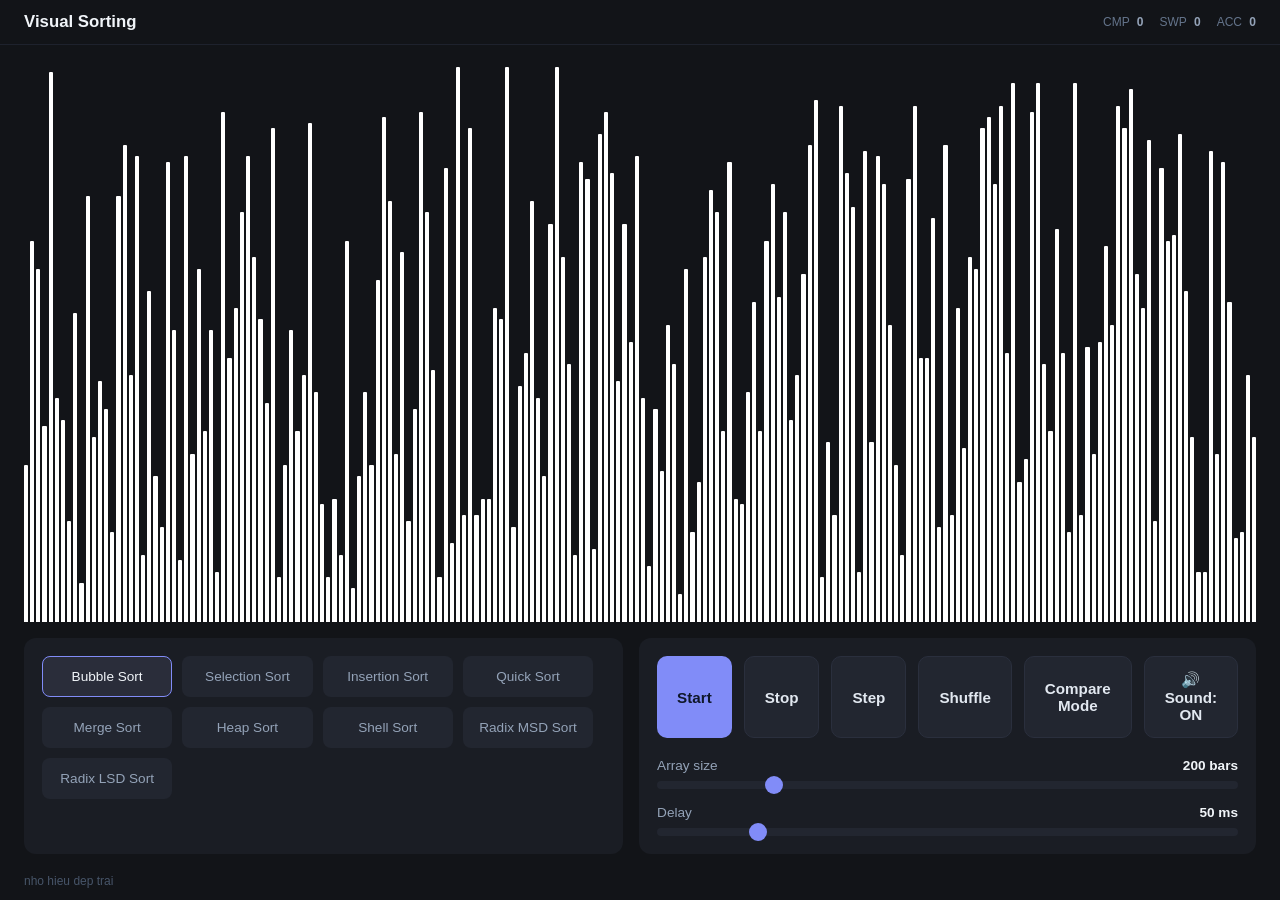
==== commit 24a9975c: "feat: integrate sound effects and finalize 10 sorting algorithms" ====
--- a/FrontEnd/index.html
+++ b/FrontEnd/index.html
@@ -72,6 +72,7 @@
                     <button class="btn-action" id="btn-step">Step</button>
                     <button class="btn-action" id="btn-shuffle">Shuffle</button>
                     <button class="btn-action" id="btn-compare">Compare Mode</button>
+                    <button class="btn-action" id="btn-sound">🔊 Sound: ON</button>
                 </div>
             </div>
             <div class="sliders">
@@ -96,7 +97,7 @@
     <footer>
         <p>nho hieu dep trai</p>
     </footer>
-
+    
     <script src="js/visualizer.js"></script>
     <script src="js/api.js"></script>
     <script src="js/app.js"></script>
